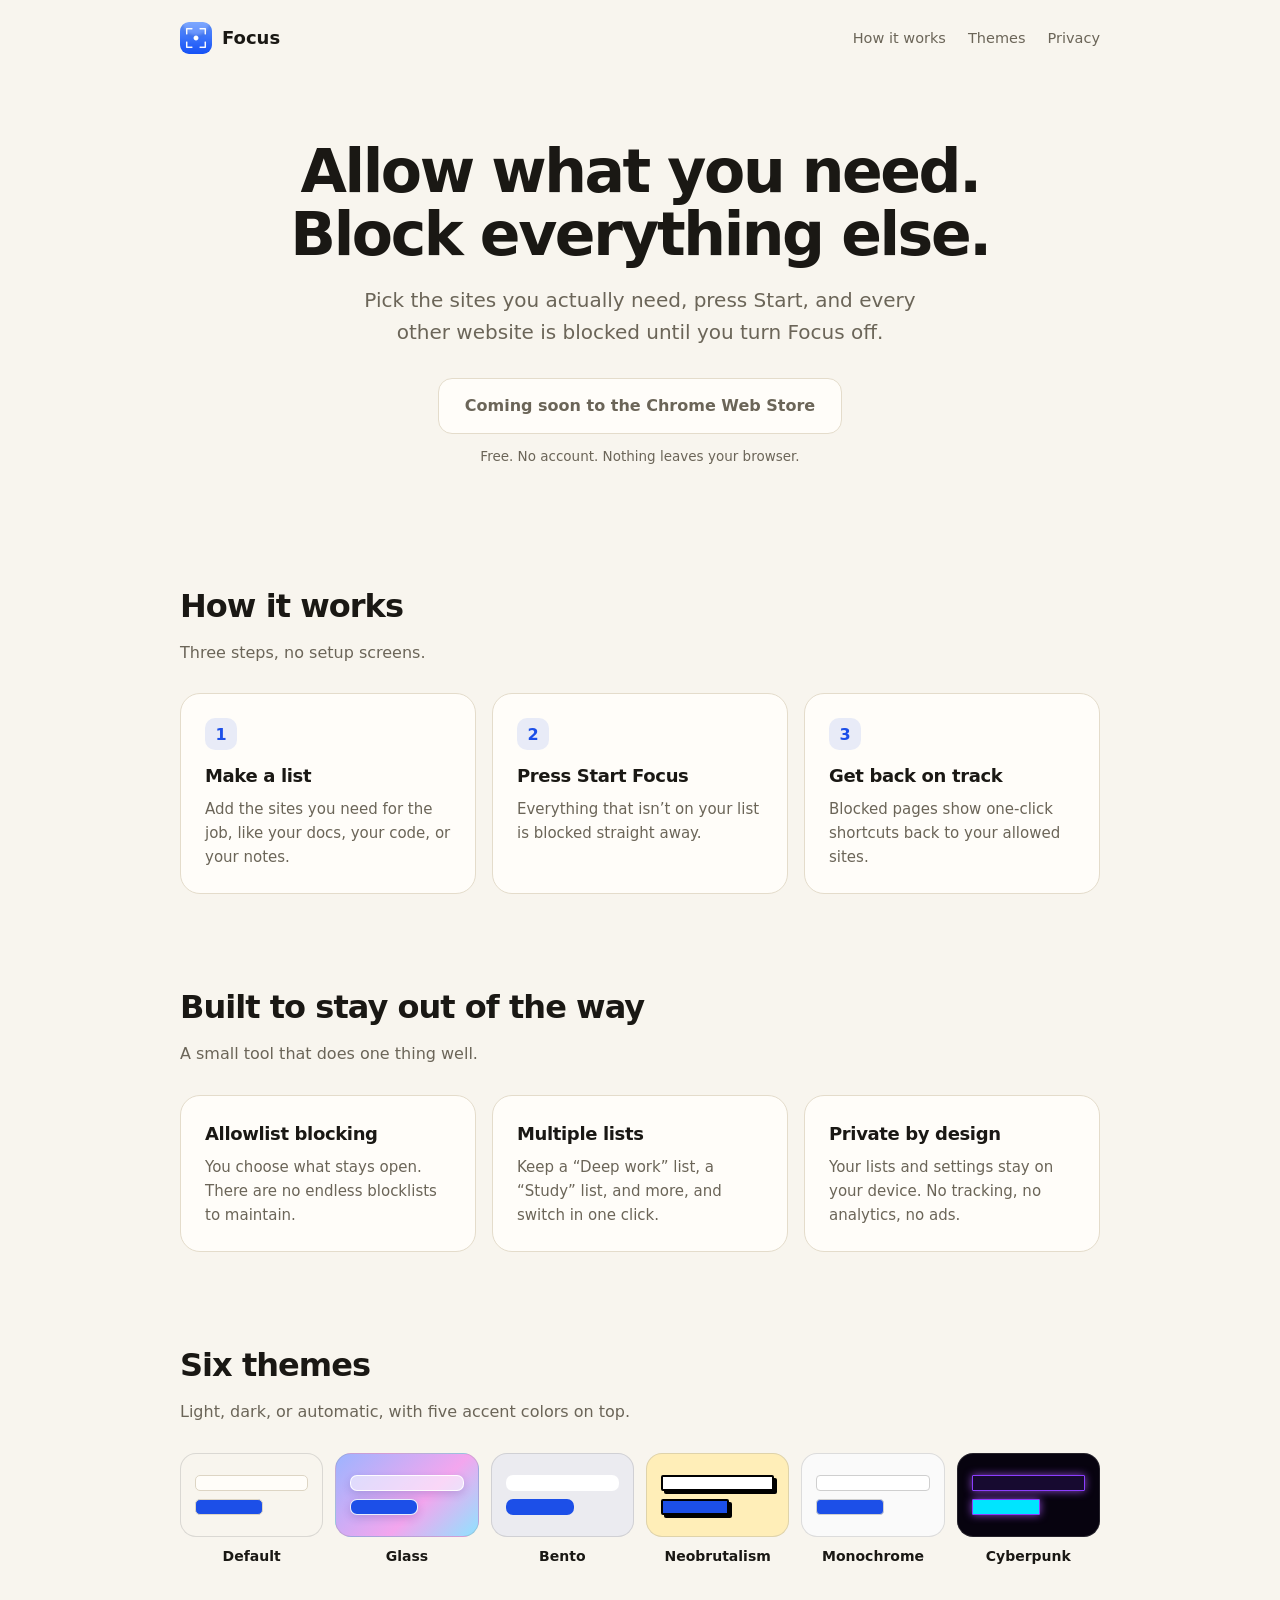
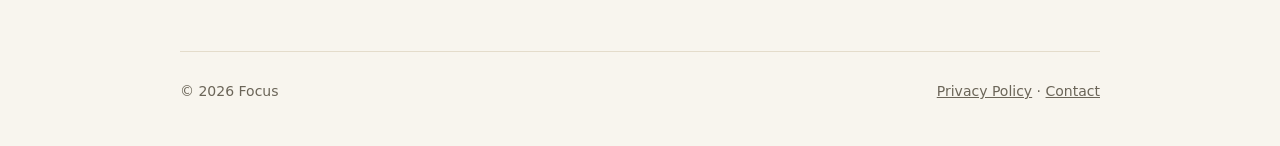
==== index.html @ 00d61979 "Add files via upload" ====
<!doctype html>
<html lang="en">
<head>
  <meta charset="utf-8">
  <meta name="viewport" content="width=device-width, initial-scale=1">
  <title>Focus: block every site except the ones you need</title>
  <meta name="description" content="Focus is a Chrome extension that blocks every website that isn’t on your allowed list while Focus mode is on. Private, simple, and beautifully themed.">
  <link rel="icon" href="icon.png">
  <link rel="stylesheet" href="style.css">
</head>
<body>
  <div class="wrap">
    <header class="top">
      <a class="brand" href="/"><img src="icon.png" alt="">Focus</a>
      <nav><a href="#how">How it works</a><a href="#themes">Themes</a><a href="privacy.html">Privacy</a></nav>
    </header>

    <main>
      <div class="hero">
        <h1>Allow what you need.<br>Block everything else.</h1>
        <p class="lead">Pick the sites you actually need, press Start, and every other website is blocked until you turn Focus off.</p>
        <span class="btn soon">Coming soon to the Chrome Web Store</span>
        <p class="note">Free. No account. Nothing leaves your browser.</p>
      </div>

      <section id="how">
        <h2>How it works</h2>
        <p class="sub">Three steps, no setup screens.</p>
        <div class="steps">
          <div class="card"><div class="n">1</div><h3>Make a list</h3><p>Add the sites you need for the job, like your docs, your code, or your notes.</p></div>
          <div class="card"><div class="n">2</div><h3>Press Start Focus</h3><p>Everything that isn’t on your list is blocked straight away.</p></div>
          <div class="card"><div class="n">3</div><h3>Get back on track</h3><p>Blocked pages show one-click shortcuts back to your allowed sites.</p></div>
        </div>
      </section>

      <section>
        <h2>Built to stay out of the way</h2>
        <p class="sub">A small tool that does one thing well.</p>
        <div class="features">
          <div class="card"><h3>Allowlist blocking</h3><p>You choose what stays open. There are no endless blocklists to maintain.</p></div>
          <div class="card"><h3>Multiple lists</h3><p>Keep a “Deep work” list, a “Study” list, and more, and switch in one click.</p></div>
          <div class="card"><h3>Private by design</h3><p>Your lists and settings stay on your device. No tracking, no analytics, no ads.</p></div>
        </div>
      </section>

      <section id="themes">
        <h2>Six themes</h2>
        <p class="sub">Light, dark, or automatic, with five accent colors on top.</p>
        <div class="themes">
          <div class="theme"><div class="pv" style="--b:#f8f5ee;--s:#fffdf9;--l:#ddd5c4;--r:5px;--bw:1px;--sh:none"><i></i><i></i></div>Default</div>
          <div class="theme"><div class="pv" style="--b:linear-gradient(135deg,#9db4ff,#f3a6ee 60%,#8fe3ff);--s:rgba(255,255,255,.55);--l:rgba(255,255,255,.9);--r:7px;--bw:1px;--sh:0 3px 8px rgba(30,40,120,.18)"><i></i><i></i></div>Glass</div>
          <div class="theme"><div class="pv" style="--b:#ebebf0;--s:#fff;--l:transparent;--r:7px;--bw:1px;--sh:none"><i></i><i></i></div>Bento</div>
          <div class="theme"><div class="pv" style="--b:#ffeeb8;--s:#fff;--l:#000;--r:2px;--bw:2.5px;--sh:3px 3px 0 #000"><i></i><i></i></div>Neobrutalism</div>
          <div class="theme"><div class="pv" style="--b:#fafafa;--s:#fff;--l:#cfcfcf;--r:4px;--bw:1px;--sh:none"><i></i><i></i></div>Monochrome</div>
          <div class="theme"><div class="pv" style="--b:#07030f;--s:#170a30;--l:#8b3dff;--r:1px;--bw:1px;--sh:0 0 8px rgba(168,85,247,.8);--a:#00e5ff"><i></i><i></i></div>Cyberpunk</div>
        </div>
      </section>
    </main>

    <footer>
      <span>© 2026 Focus</span>
      <span><a href="privacy.html">Privacy Policy</a> · <a href="mailto:CONTACT_EMAIL_HERE">Contact</a></span>
    </footer>
  </div>
</body>
</html>
---- style.css ----
@font-face { font-family: "Inter"; src: url("fonts/inter.woff2") format("woff2"); font-weight: 100 900; font-display: swap; }
:root {
  --bg: #f8f5ee; --surface: #fffdf9; --line: #e4dccb; --text: #1a1814; --muted: #6b6558; --accent: #1c4fe8; --accent-soft: rgba(28, 79, 232, 0.1);
  color-scheme: light dark;
}
@media (prefers-color-scheme: dark) {
  :root { --bg: #0c0d10; --surface: #15171c; --line: #262932; --text: #f1efe9; --muted: #9a9ba5; --accent: #5b83ff; --accent-soft: rgba(91, 131, 255, 0.14); }
}
* { box-sizing: border-box; }
html { scroll-behavior: smooth; }
body { margin: 0; font-family: "Inter", system-ui, -apple-system, "Segoe UI", Roboto, sans-serif; background: var(--bg); color: var(--text); line-height: 1.6; -webkit-font-smoothing: antialiased; }
a { color: var(--accent); }
.wrap { width: min(920px, 100% - 40px); margin: 0 auto; }
header.top { display: flex; align-items: center; justify-content: space-between; padding: 22px 0; }
.brand { display: flex; align-items: center; gap: 10px; font-weight: 650; font-size: 18px; color: var(--text); text-decoration: none; }
.brand img { width: 32px; height: 32px; border-radius: 9px; }
nav a { margin-left: 22px; color: var(--muted); text-decoration: none; font-size: 14.5px; font-weight: 500; }
nav a:hover { color: var(--text); }
.hero { text-align: center; padding: 64px 0 56px; }
.hero h1 { font-size: clamp(36px, 7vw, 60px); line-height: 1.05; letter-spacing: -0.04em; margin: 0 0 18px; font-weight: 700; }
.hero p.lead { font-size: clamp(17px, 2.4vw, 20px); color: var(--muted); max-width: 560px; margin: 0 auto 30px; }
.btn { display: inline-block; padding: 14px 26px; border-radius: 14px; background: var(--accent); color: #fff; font-weight: 600; text-decoration: none; font-size: 16px; }
.btn.soon { background: var(--surface); color: var(--muted); border: 1px solid var(--line); cursor: default; }
.note { margin-top: 12px; font-size: 13.5px; color: var(--muted); }
section { padding: 44px 0; }
h2 { font-size: clamp(24px, 4vw, 32px); letter-spacing: -0.03em; margin: 0 0 8px; }
.sub { color: var(--muted); margin: 0 0 28px; }
.steps { display: grid; grid-template-columns: repeat(auto-fit, minmax(240px, 1fr)); gap: 16px; }
.card { background: var(--surface); border: 1px solid var(--line); border-radius: 20px; padding: 24px; }
.card .n { display: grid; place-items: center; width: 32px; height: 32px; border-radius: 10px; background: var(--accent-soft); color: var(--accent); font-weight: 700; margin-bottom: 12px; }
.card h3 { margin: 0 0 6px; font-size: 18px; letter-spacing: -0.02em; }
.card p { margin: 0; color: var(--muted); font-size: 15px; }
.features { display: grid; grid-template-columns: repeat(auto-fit, minmax(260px, 1fr)); gap: 16px; }
.themes { display: grid; grid-template-columns: repeat(auto-fit, minmax(128px, 1fr)); gap: 12px; }
.theme { text-align: center; font-size: 14px; font-weight: 600; }
.pv { height: 84px; padding: 14px; border-radius: 16px; background: var(--b); display: flex; flex-direction: column; justify-content: center; gap: 8px; margin-bottom: 8px; border: 1px solid rgba(128, 128, 128, 0.25); }
.pv i { display: block; height: 16px; border-radius: var(--r); background: var(--s); border: var(--bw) solid var(--l); box-shadow: var(--sh); }
.pv i + i { width: 60%; background: var(--a, #1c4fe8); }
footer { border-top: 1px solid var(--line); margin-top: 40px; padding: 28px 0 44px; color: var(--muted); font-size: 14px; display: flex; flex-wrap: wrap; gap: 12px 24px; justify-content: space-between; }
footer a { color: var(--muted); }
.doc { padding: 24px 0 20px; max-width: 720px; }
.doc h1 { font-size: clamp(30px, 5vw, 42px); letter-spacing: -0.035em; margin: 8px 0 6px; }
.doc h2 { font-size: 21px; margin: 34px 0 8px; }
.doc p, .doc li { color: var(--text); font-size: 16px; }
.doc ul { padding-left: 22px; }
.doc .meta { color: var(--muted); font-size: 14.5px; margin-bottom: 26px; }
.callout { background: var(--accent-soft); border-radius: 16px; padding: 16px 20px; margin: 20px 0; font-weight: 550; }
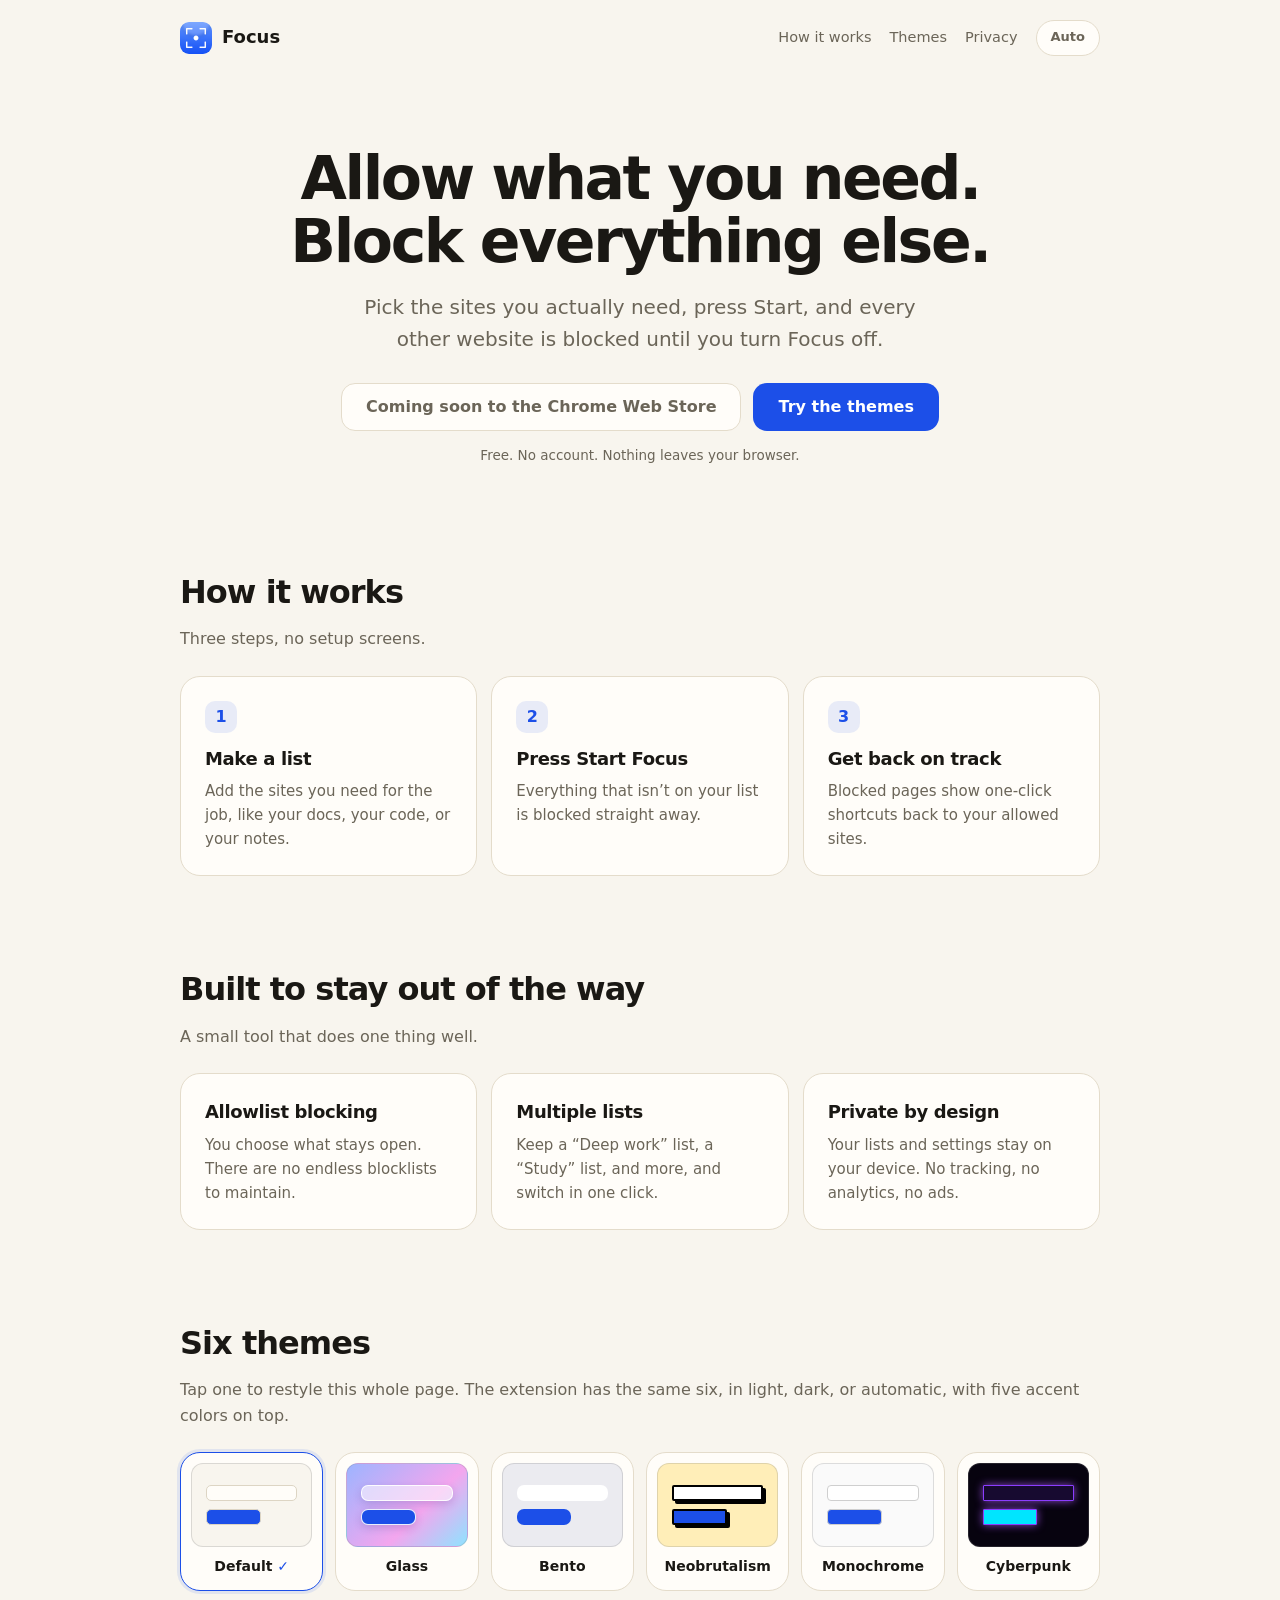
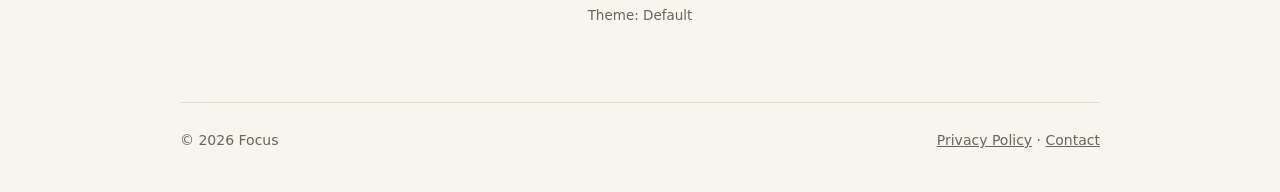
==== commit 7b492458: "Add files via upload" ====
--- a/index.html
+++ b/index.html
@@ -2,24 +2,34 @@
 <html lang="en">
 <head>
   <meta charset="utf-8">
-  <meta name="viewport" content="width=device-width, initial-scale=1">
+  <meta name="viewport" content="width=device-width, initial-scale=1, viewport-fit=cover">
   <title>Focus: block every site except the ones you need</title>
   <meta name="description" content="Focus is a Chrome extension that blocks every website that isn’t on your allowed list while Focus mode is on. Private, simple, and beautifully themed.">
+  <meta name="theme-color" content="#f8f5ee">
   <link rel="icon" href="icon.png">
   <link rel="stylesheet" href="style.css">
+  <script src="site.js"></script>
 </head>
 <body>
   <div class="wrap">
     <header class="top">
       <a class="brand" href="/"><img src="icon.png" alt="">Focus</a>
-      <nav><a href="#how">How it works</a><a href="#themes">Themes</a><a href="privacy.html">Privacy</a></nav>
+      <nav>
+        <a class="nav-how" href="#how">How it works</a>
+        <a href="#themes">Themes</a>
+        <a href="privacy.html">Privacy</a>
+        <button class="mode" id="modeBtn" type="button" aria-label="Change appearance">Auto</button>
+      </nav>
     </header>
 
     <main>
       <div class="hero">
         <h1>Allow what you need.<br>Block everything else.</h1>
         <p class="lead">Pick the sites you actually need, press Start, and every other website is blocked until you turn Focus off.</p>
-        <span class="btn soon">Coming soon to the Chrome Web Store</span>
+        <div class="actions">
+          <span class="btn soon" aria-disabled="true">Coming soon to the Chrome Web Store</span>
+          <a class="btn" href="#themes">Try the themes</a>
+        </div>
         <p class="note">Free. No account. Nothing leaves your browser.</p>
       </div>
 
@@ -45,21 +55,22 @@
 
       <section id="themes">
         <h2>Six themes</h2>
-        <p class="sub">Light, dark, or automatic, with five accent colors on top.</p>
-        <div class="themes">
-          <div class="theme"><div class="pv" style="--b:#f8f5ee;--s:#fffdf9;--l:#ddd5c4;--r:5px;--bw:1px;--sh:none"><i></i><i></i></div>Default</div>
-          <div class="theme"><div class="pv" style="--b:linear-gradient(135deg,#9db4ff,#f3a6ee 60%,#8fe3ff);--s:rgba(255,255,255,.55);--l:rgba(255,255,255,.9);--r:7px;--bw:1px;--sh:0 3px 8px rgba(30,40,120,.18)"><i></i><i></i></div>Glass</div>
-          <div class="theme"><div class="pv" style="--b:#ebebf0;--s:#fff;--l:transparent;--r:7px;--bw:1px;--sh:none"><i></i><i></i></div>Bento</div>
-          <div class="theme"><div class="pv" style="--b:#ffeeb8;--s:#fff;--l:#000;--r:2px;--bw:2.5px;--sh:3px 3px 0 #000"><i></i><i></i></div>Neobrutalism</div>
-          <div class="theme"><div class="pv" style="--b:#fafafa;--s:#fff;--l:#cfcfcf;--r:4px;--bw:1px;--sh:none"><i></i><i></i></div>Monochrome</div>
-          <div class="theme"><div class="pv" style="--b:#07030f;--s:#170a30;--l:#8b3dff;--r:1px;--bw:1px;--sh:0 0 8px rgba(168,85,247,.8);--a:#00e5ff"><i></i><i></i></div>Cyberpunk</div>
+        <p class="sub">Tap one to restyle this whole page. The extension has the same six, in light, dark, or automatic, with five accent colors on top.</p>
+        <div class="themes" role="group" aria-label="Choose a theme">
+          <button class="theme" type="button" data-skin="default" aria-pressed="false"><span class="pv" style="--b:#f8f5ee;--s:#fffdf9;--l:#ddd5c4;--r:5px;--bw2:1px;--sh:none"><i></i><i></i></span><span class="tn">Default</span></button>
+          <button class="theme" type="button" data-skin="glass" aria-pressed="false"><span class="pv" style="--b:linear-gradient(135deg,#9db4ff,#f3a6ee 60%,#8fe3ff);--s:rgba(255,255,255,.55);--l:rgba(255,255,255,.9);--r:7px;--bw2:1px;--sh:0 3px 8px rgba(30,40,120,.18)"><i></i><i></i></span><span class="tn">Glass</span></button>
+          <button class="theme" type="button" data-skin="bento" aria-pressed="false"><span class="pv" style="--b:#ebebf0;--s:#fff;--l:transparent;--r:7px;--bw2:1px;--sh:none"><i></i><i></i></span><span class="tn">Bento</span></button>
+          <button class="theme" type="button" data-skin="brutal" aria-pressed="false"><span class="pv" style="--b:#ffeeb8;--s:#fff;--l:#000;--r:2px;--bw2:2.5px;--sh:3px 3px 0 #000"><i></i><i></i></span><span class="tn">Neobrutalism</span></button>
+          <button class="theme" type="button" data-skin="mono" aria-pressed="false"><span class="pv" style="--b:#fafafa;--s:#fff;--l:#cfcfcf;--r:4px;--bw2:1px;--sh:none"><i></i><i></i></span><span class="tn">Monochrome</span></button>
+          <button class="theme" type="button" data-skin="cyber" aria-pressed="false"><span class="pv" style="--b:#07030f;--s:#170a30;--l:#8b3dff;--r:1px;--bw2:1px;--sh:0 0 8px rgba(168,85,247,.8);--a:#00e5ff"><i></i><i></i></span><span class="tn">Cyberpunk</span></button>
         </div>
+        <p class="status" id="themeStatus" aria-live="polite"></p>
       </section>
     </main>
 
     <footer>
       <span>© 2026 Focus</span>
-      <span><a href="privacy.html">Privacy Policy</a> · <a href="mailto:CONTACT_EMAIL_HERE">Contact</a></span>
+      <span><a href="privacy.html">Privacy Policy</a> · <a href="mailto:grantmunden855@gmail.com">Contact</a></span>
     </footer>
   </div>
 </body>
--- a/style.css
+++ b/style.css
@@ -1,47 +1,207 @@
 @font-face { font-family: "Inter"; src: url("fonts/inter.woff2") format("woff2"); font-weight: 100 900; font-display: swap; }
+
+/* ---------- Tokens (Default theme, light) ---------- */
 :root {
-  --bg: #f8f5ee; --surface: #fffdf9; --line: #e4dccb; --text: #1a1814; --muted: #6b6558; --accent: #1c4fe8; --accent-soft: rgba(28, 79, 232, 0.1);
-  color-scheme: light dark;
+  --bg: #f8f5ee; --surface: #fffdf9; --line: #e4dccb; --text: #1a1814; --muted: #6b6558;
+  --accent: #1c4fe8; --accent-soft: rgba(28, 79, 232, 0.1); --accent-fg: #fff; --ink: #000;
+  --r-card: 20px; --r-btn: 14px; --bw: 1px; --shadow: none; --h-weight: 700; --h-transform: none;
+  --mono: ui-monospace, "SF Mono", "JetBrains Mono", Menlo, Consolas, "Liberation Mono", monospace;
+  color-scheme: light;
+}
+:root[data-theme="dark"] {
+  --bg: #0c0d10; --surface: #15171c; --line: #262932; --text: #f1efe9; --muted: #9a9ba5;
+  --accent: #5b83ff; --accent-soft: rgba(91, 131, 255, 0.14);
+  color-scheme: dark;
 }
 @media (prefers-color-scheme: dark) {
-  :root { --bg: #0c0d10; --surface: #15171c; --line: #262932; --text: #f1efe9; --muted: #9a9ba5; --accent: #5b83ff; --accent-soft: rgba(91, 131, 255, 0.14); }
-}
+  :root:not([data-theme]) { --bg: #0c0d10; --surface: #15171c; --line: #262932; --text: #f1efe9; --muted: #9a9ba5; --accent: #5b83ff; --accent-soft: rgba(91, 131, 255, 0.14); color-scheme: dark; }
+}
+
+/* ---------- Base ---------- */
 * { box-sizing: border-box; }
-html { scroll-behavior: smooth; }
-body { margin: 0; font-family: "Inter", system-ui, -apple-system, "Segoe UI", Roboto, sans-serif; background: var(--bg); color: var(--text); line-height: 1.6; -webkit-font-smoothing: antialiased; }
+html { scroll-behavior: smooth; -webkit-text-size-adjust: 100%; text-size-adjust: 100%; background: var(--bg); }
+body {
+  margin: 0; font-family: "Inter", system-ui, -apple-system, "Segoe UI", Roboto, sans-serif;
+  background: var(--bg); color: var(--text); line-height: 1.6; -webkit-font-smoothing: antialiased;
+  padding: env(safe-area-inset-top) env(safe-area-inset-right) env(safe-area-inset-bottom) env(safe-area-inset-left);
+  transition: background-color 0.35s ease, color 0.35s ease;
+  overflow-x: hidden;
+}
+body::before, body::after { content: ""; position: fixed; inset: 0; pointer-events: none; z-index: -1; }
 a { color: var(--accent); }
-.wrap { width: min(920px, 100% - 40px); margin: 0 auto; }
-header.top { display: flex; align-items: center; justify-content: space-between; padding: 22px 0; }
+img { max-width: 100%; }
+.wrap { width: min(920px, 100% - 32px); margin: 0 auto; }
+
+header.top { display: flex; align-items: center; justify-content: space-between; gap: 12px; padding: 18px 0; }
 .brand { display: flex; align-items: center; gap: 10px; font-weight: 650; font-size: 18px; color: var(--text); text-decoration: none; }
 .brand img { width: 32px; height: 32px; border-radius: 9px; }
-nav a { margin-left: 22px; color: var(--muted); text-decoration: none; font-size: 14.5px; font-weight: 500; }
+nav { display: flex; align-items: center; gap: 4px 18px; }
+nav a { color: var(--muted); text-decoration: none; font-size: 14.5px; font-weight: 500; padding: 8px 0; }
 nav a:hover { color: var(--text); }
-.hero { text-align: center; padding: 64px 0 56px; }
-.hero h1 { font-size: clamp(36px, 7vw, 60px); line-height: 1.05; letter-spacing: -0.04em; margin: 0 0 18px; font-weight: 700; }
-.hero p.lead { font-size: clamp(17px, 2.4vw, 20px); color: var(--muted); max-width: 560px; margin: 0 auto 30px; }
-.btn { display: inline-block; padding: 14px 26px; border-radius: 14px; background: var(--accent); color: #fff; font-weight: 600; text-decoration: none; font-size: 16px; }
-.btn.soon { background: var(--surface); color: var(--muted); border: 1px solid var(--line); cursor: default; }
-.note { margin-top: 12px; font-size: 13.5px; color: var(--muted); }
-section { padding: 44px 0; }
-h2 { font-size: clamp(24px, 4vw, 32px); letter-spacing: -0.03em; margin: 0 0 8px; }
-.sub { color: var(--muted); margin: 0 0 28px; }
-.steps { display: grid; grid-template-columns: repeat(auto-fit, minmax(240px, 1fr)); gap: 16px; }
-.card { background: var(--surface); border: 1px solid var(--line); border-radius: 20px; padding: 24px; }
+.mode {
+  appearance: none; font: inherit; font-size: 13px; font-weight: 600; color: var(--muted); cursor: pointer;
+  background: var(--surface); border: var(--bw) solid var(--line); border-radius: 999px; min-height: 36px; padding: 0 14px;
+}
+.mode:hover:not(:disabled) { color: var(--text); }
+.mode:disabled { opacity: 0.55; cursor: not-allowed; }
+
+.hero { text-align: center; padding: clamp(36px, 8vw, 72px) 0 clamp(36px, 6vw, 56px); }
+.hero h1 { font-size: clamp(34px, 8vw, 60px); line-height: 1.05; letter-spacing: -0.04em; margin: 0 0 18px; font-weight: var(--h-weight); text-transform: var(--h-transform); }
+.hero p.lead { font-size: clamp(16.5px, 2.4vw, 20px); color: var(--muted); max-width: 560px; margin: 0 auto 28px; padding: 0 4px; }
+.actions { display: flex; flex-wrap: wrap; gap: 12px; justify-content: center; }
+.btn {
+  display: inline-flex; align-items: center; justify-content: center; min-height: 48px; padding: 0 24px;
+  border-radius: var(--r-btn); background: var(--accent); color: var(--accent-fg); border: var(--bw) solid transparent;
+  font-weight: 600; text-decoration: none; font-size: 16px; text-align: center;
+}
+.btn.soon { background: var(--surface); color: var(--muted); border-color: var(--line); cursor: default; }
+.note { margin: 14px 0 0; font-size: 13.5px; color: var(--muted); }
+
+section { padding: clamp(28px, 5vw, 44px) 0; }
+h2 { font-size: clamp(23px, 4.4vw, 32px); letter-spacing: -0.03em; margin: 0 0 8px; text-transform: var(--h-transform); font-weight: var(--h-weight); }
+.sub { color: var(--muted); margin: 0 0 24px; }
+.steps, .features { display: grid; grid-template-columns: repeat(auto-fit, minmax(min(100%, 240px), 1fr)); gap: 14px; }
+.card { background: var(--surface); border: var(--bw) solid var(--line); border-radius: var(--r-card); padding: clamp(18px, 4vw, 24px); box-shadow: var(--shadow); }
 .card .n { display: grid; place-items: center; width: 32px; height: 32px; border-radius: 10px; background: var(--accent-soft); color: var(--accent); font-weight: 700; margin-bottom: 12px; }
 .card h3 { margin: 0 0 6px; font-size: 18px; letter-spacing: -0.02em; }
 .card p { margin: 0; color: var(--muted); font-size: 15px; }
-.features { display: grid; grid-template-columns: repeat(auto-fit, minmax(260px, 1fr)); gap: 16px; }
-.themes { display: grid; grid-template-columns: repeat(auto-fit, minmax(128px, 1fr)); gap: 12px; }
-.theme { text-align: center; font-size: 14px; font-weight: 600; }
-.pv { height: 84px; padding: 14px; border-radius: 16px; background: var(--b); display: flex; flex-direction: column; justify-content: center; gap: 8px; margin-bottom: 8px; border: 1px solid rgba(128, 128, 128, 0.25); }
-.pv i { display: block; height: 16px; border-radius: var(--r); background: var(--s); border: var(--bw) solid var(--l); box-shadow: var(--sh); }
+
+/* ---------- Theme picker ---------- */
+.themes { display: grid; grid-template-columns: repeat(2, 1fr); gap: 12px; }
+@media (min-width: 560px) { .themes { grid-template-columns: repeat(3, 1fr); } }
+@media (min-width: 900px) { .themes { grid-template-columns: repeat(6, 1fr); } }
+.theme {
+  appearance: none; font: inherit; color: var(--text); text-align: center; cursor: pointer; width: 100%;
+  background: var(--surface); border: var(--bw) solid var(--line); border-radius: var(--r-card); padding: 10px 10px 12px;
+  box-shadow: var(--shadow); transition: transform 0.2s ease, border-color 0.2s ease, box-shadow 0.2s ease; -webkit-tap-highlight-color: transparent;
+}
+.theme:hover { transform: translateY(-2px); }
+.theme:active { transform: scale(0.97); }
+.theme:focus-visible, .mode:focus-visible, .btn:focus-visible, nav a:focus-visible { outline: 2px solid var(--accent); outline-offset: 3px; }
+.theme.active { border-color: var(--accent); box-shadow: 0 0 0 3px var(--accent-soft); }
+.theme .tn { display: block; font-size: 14px; font-weight: 600; margin-top: 8px; }
+.theme.active .tn::after { content: " \2713"; color: var(--accent); }
+.pv { display: flex; flex-direction: column; justify-content: center; gap: 8px; height: 84px; padding: 14px; border-radius: 12px; background: var(--b); border: 1px solid rgba(128, 128, 128, 0.25); }
+.pv i { display: block; height: 16px; border-radius: var(--r); background: var(--s); border: var(--bw2) solid var(--l); box-shadow: var(--sh); }
 .pv i + i { width: 60%; background: var(--a, #1c4fe8); }
-footer { border-top: 1px solid var(--line); margin-top: 40px; padding: 28px 0 44px; color: var(--muted); font-size: 14px; display: flex; flex-wrap: wrap; gap: 12px 24px; justify-content: space-between; }
+.status { margin: 14px 0 0; font-size: 13.5px; color: var(--muted); text-align: center; }
+
+footer { border-top: var(--bw) solid var(--line); margin-top: 32px; padding: 26px 0 40px; color: var(--muted); font-size: 14px; display: flex; flex-wrap: wrap; gap: 10px 24px; justify-content: space-between; }
 footer a { color: var(--muted); }
-.doc { padding: 24px 0 20px; max-width: 720px; }
-.doc h1 { font-size: clamp(30px, 5vw, 42px); letter-spacing: -0.035em; margin: 8px 0 6px; }
-.doc h2 { font-size: 21px; margin: 34px 0 8px; }
-.doc p, .doc li { color: var(--text); font-size: 16px; }
+
+.doc { padding: 20px 0; max-width: 720px; }
+.doc h1 { font-size: clamp(30px, 6vw, 42px); letter-spacing: -0.035em; margin: 8px 0 6px; text-transform: var(--h-transform); font-weight: var(--h-weight); }
+.doc h2 { font-size: 21px; margin: 32px 0 8px; text-transform: none; letter-spacing: -0.02em; }
+.doc p, .doc li { font-size: 16px; overflow-wrap: anywhere; }
 .doc ul { padding-left: 22px; }
-.doc .meta { color: var(--muted); font-size: 14.5px; margin-bottom: 26px; }
-.callout { background: var(--accent-soft); border-radius: 16px; padding: 16px 20px; margin: 20px 0; font-weight: 550; }
+.doc .meta { color: var(--muted); font-size: 14.5px; margin-bottom: 24px; }
+.callout { background: var(--accent-soft); border-radius: var(--r-card); border: var(--bw) solid transparent; padding: 16px 20px; margin: 20px 0; font-weight: 550; }
+
+/* ---------- Small screens ---------- */
+@media (max-width: 520px) {
+  .nav-how { display: none; }
+  nav { gap: 4px 14px; }
+  .actions .btn { width: 100%; }
+  footer { flex-direction: column; }
+}
+@media (prefers-reduced-motion: reduce) { * { transition: none !important; animation: none !important; scroll-behavior: auto !important; } }
+
+/* =====================================================================
+   GLASS
+   ===================================================================== */
+:root[data-skin="glass"] { --bg: #e3eafa; --surface: rgba(255, 255, 255, 0.5); --line: rgba(255, 255, 255, 0.8); --text: #131d3b; --muted: #475579; --r-card: 26px; --r-btn: 18px; --shadow: 0 10px 34px -12px rgba(40, 60, 130, 0.28), inset 0 1px 0 rgba(255, 255, 255, 0.8); }
+:root[data-skin="glass"][data-theme="dark"] { --bg: #090d22; --surface: rgba(255, 255, 255, 0.07); --line: rgba(255, 255, 255, 0.15); --text: #eef1ff; --muted: #a9b2d4; --shadow: 0 16px 40px -14px rgba(0, 0, 0, 0.6), inset 0 1px 0 rgba(255, 255, 255, 0.14); }
+:root[data-skin="glass"] body::before {
+  background:
+    radial-gradient(520px 420px at 8% 4%, color-mix(in srgb, var(--accent) 38%, transparent), transparent 70%),
+    radial-gradient(480px 400px at 100% 30%, rgba(255, 122, 200, 0.42), transparent 70%),
+    radial-gradient(560px 440px at 16% 100%, rgba(80, 210, 255, 0.42), transparent 70%),
+    radial-gradient(460px 400px at 100% 104%, color-mix(in srgb, var(--accent) 26%, transparent), transparent 70%);
+}
+:root[data-skin="glass"][data-theme="dark"] body::before {
+  background:
+    radial-gradient(520px 420px at 8% 4%, color-mix(in srgb, var(--accent) 48%, transparent), transparent 70%),
+    radial-gradient(480px 400px at 100% 30%, rgba(255, 70, 190, 0.26), transparent 70%),
+    radial-gradient(560px 440px at 16% 100%, rgba(40, 170, 255, 0.28), transparent 70%),
+    radial-gradient(460px 400px at 100% 104%, color-mix(in srgb, var(--accent) 34%, transparent), transparent 70%);
+}
+:root[data-skin="glass"] :is(.card, .theme, .mode, .btn.soon, .callout) { -webkit-backdrop-filter: blur(16px) saturate(1.6); backdrop-filter: blur(16px) saturate(1.6); }
+:root[data-skin="glass"] .btn:not(.soon) { background: linear-gradient(160deg, color-mix(in srgb, var(--accent) 78%, #fff), var(--accent)); border-color: rgba(255, 255, 255, 0.45); box-shadow: 0 10px 24px -8px color-mix(in srgb, var(--accent) 60%, transparent); }
+
+/* =====================================================================
+   BENTO
+   ===================================================================== */
+:root[data-skin="bento"] { --bg: #ebebf0; --surface: #ffffff; --line: #e4e4ea; --text: #0f0f12; --muted: #6a6a76; --r-card: 28px; --r-btn: 22px; }
+:root[data-skin="bento"][data-theme="dark"] { --bg: #000000; --surface: #1b1b20; --line: #26262c; --text: #f5f5f7; --muted: #9a9aa6; }
+:root[data-skin="bento"] .hero { background: var(--surface); border: var(--bw) solid var(--line); border-radius: 36px; padding: clamp(36px, 8vw, 64px) 20px; margin-top: 6px; }
+:root[data-skin="bento"] .card .n { border-radius: 12px; }
+@media (min-width: 700px) {
+  :root[data-skin="bento"] .steps { grid-template-columns: 1.3fr 1fr 1fr; }
+  :root[data-skin="bento"] .features { grid-template-columns: 1.15fr 1fr; }
+  :root[data-skin="bento"] .features .card:first-child { grid-row: span 2; display: flex; flex-direction: column; justify-content: flex-end; min-height: 220px; }
+  :root[data-skin="bento"] .features .card:first-child h3 { font-size: 24px; }
+}
+:root[data-skin="bento"] .steps .card:first-child { background: var(--accent); border-color: transparent; color: #fff; }
+:root[data-skin="bento"] .steps .card:first-child p { color: rgba(255, 255, 255, 0.85); }
+:root[data-skin="bento"] .steps .card:first-child .n { background: rgba(255, 255, 255, 0.22); color: #fff; }
+:root[data-skin="bento"] .features .card:nth-child(3) { background: color-mix(in srgb, var(--accent) 13%, var(--surface)); }
+
+/* =====================================================================
+   NEOBRUTALISM
+   ===================================================================== */
+:root[data-skin="brutal"] { --bg: #ffeeb8; --surface: #ffffff; --line: #000; --text: #000; --muted: #333; --ink: #000; --accent-soft: rgba(28, 79, 232, 0.16); --r-card: 12px; --r-btn: 10px; --bw: 2.5px; --h-weight: 900; --h-transform: uppercase; --shadow: 5px 5px 0 #000; }
+:root[data-skin="brutal"][data-theme="dark"] { --accent-soft: rgba(91, 131, 255, 0.2); --bg: #141414; --surface: #232323; --line: #f4f1ea; --text: #f4f1ea; --muted: #c4c0b6; --ink: #f4f1ea; --accent: #5b83ff; --shadow: 5px 5px 0 #f4f1ea; }
+:root[data-skin="brutal"] .hero h1 { letter-spacing: -0.03em; }
+:root[data-skin="brutal"] .btn { border-color: var(--ink); box-shadow: 5px 5px 0 var(--ink); text-transform: uppercase; letter-spacing: 0.04em; font-weight: 800; transition: transform 0.12s ease-out, box-shadow 0.12s ease-out; }
+:root[data-skin="brutal"] .btn:hover { transform: translate(-2px, -2px); box-shadow: 7px 7px 0 var(--ink); }
+:root[data-skin="brutal"] .btn:active { transform: translate(3px, 3px); box-shadow: 0 0 0 var(--ink); }
+:root[data-skin="brutal"] .btn.soon { border-style: dashed; box-shadow: none; color: var(--text); }
+:root[data-skin="brutal"] .card .n { background: var(--accent); color: #fff; border: var(--bw) solid var(--ink); border-radius: 8px; }
+:root[data-skin="brutal"] .mode { border-radius: 8px; box-shadow: 3px 3px 0 var(--ink); color: var(--text); font-weight: 800; text-transform: uppercase; }
+:root[data-skin="brutal"] .theme { transition: transform 0.12s ease-out, box-shadow 0.12s ease-out; }
+:root[data-skin="brutal"] .theme:hover { transform: translate(-2px, -2px); box-shadow: 7px 7px 0 var(--ink); }
+:root[data-skin="brutal"] .theme:active { transform: translate(3px, 3px); box-shadow: 0 0 0 var(--ink); }
+:root[data-skin="brutal"] .theme.active { background: color-mix(in srgb, var(--accent) 22%, var(--surface)); border-color: var(--ink); box-shadow: 5px 5px 0 var(--accent); }
+:root[data-skin="brutal"] .theme .tn { font-weight: 800; text-transform: uppercase; font-size: 12.5px; }
+:root[data-skin="brutal"] nav a { color: var(--text); font-weight: 700; }
+:root[data-skin="brutal"] .brand { font-weight: 900; text-transform: uppercase; }
+:root[data-skin="brutal"] .callout { border-color: var(--ink); background: var(--accent); color: #fff; box-shadow: 4px 4px 0 var(--ink); }
+
+/* =====================================================================
+   MONOCHROME
+   ===================================================================== */
+:root[data-skin="mono"] { --bg: #fafafa; --surface: #ffffff; --line: #e8e8e8; --text: #0a0a0a; --muted: #6e6e6e; --r-card: 14px; --r-btn: 12px; --h-weight: 560; }
+:root[data-skin="mono"][data-theme="dark"] { --bg: #000000; --surface: #0c0c0c; --line: #222222; --text: #f5f5f5; --muted: #8f8f8f; }
+:root[data-skin="mono"] .hero h1 { letter-spacing: -0.05em; }
+:root[data-skin="mono"] .btn:not(.soon) { background: var(--text); color: var(--bg); }
+:root[data-skin="mono"] .card .n { background: var(--bg); color: var(--text); border: 1px solid var(--line); }
+:root[data-skin="mono"] .theme.active { border-color: var(--text); box-shadow: none; }
+:root[data-skin="mono"] .theme.active .tn::after { color: var(--accent); }
+:root[data-skin="mono"] .callout { background: var(--surface); border-color: var(--line); }
+:root[data-skin="mono"] a { color: var(--text); }
+
+/* =====================================================================
+   CYBERPUNK (dark only)
+   ===================================================================== */
+:root[data-skin="cyber"] { --bg: #07030f; --surface: #110722; --line: #2b1752; --text: #ece6ff; --muted: #a798d6; --accent: #00d0ff; --accent-soft: rgba(0, 208, 255, 0.14); --accent-fg: #07030f; --r-card: 4px; --r-btn: 3px; --h-weight: 700; --h-transform: uppercase; --shadow: 0 0 0 1px rgba(0, 208, 255, 0.18), 0 0 26px -10px rgba(0, 208, 255, 0.55); }
+:root[data-skin="cyber"] body::before {
+  background:
+    repeating-linear-gradient(0deg, transparent 0 31px, rgba(190, 150, 255, 0.05) 31px 32px),
+    repeating-linear-gradient(90deg, transparent 0 31px, rgba(190, 150, 255, 0.05) 31px 32px),
+    radial-gradient(700px 480px at 100% -6%, rgba(0, 208, 255, 0.26), transparent 70%),
+    radial-gradient(640px 460px at -8% 104%, rgba(255, 43, 214, 0.24), transparent 70%);
+}
+:root[data-skin="cyber"] body::after { z-index: 100; background: repeating-linear-gradient(0deg, rgba(255, 255, 255, 0.022) 0 1px, transparent 1px 3px); }
+:root[data-skin="cyber"] .hero h1, :root[data-skin="cyber"] h2 { letter-spacing: 0.06em; text-shadow: 0 0 22px rgba(0, 208, 255, 0.5); }
+:root[data-skin="cyber"] .hero h1 { font-size: clamp(30px, 7vw, 52px); }
+:root[data-skin="cyber"] :is(.sub, .note, .status, nav a, footer, .tn, .mode, .doc .meta, .hero p.lead) { font-family: var(--mono); }
+:root[data-skin="cyber"] .brand { text-transform: uppercase; letter-spacing: 0.16em; font-size: 16px; text-shadow: 0 0 14px rgba(0, 208, 255, 0.6); }
+:root[data-skin="cyber"] .btn { text-transform: uppercase; letter-spacing: 0.12em; font-weight: 800; font-size: 14px; }
+:root[data-skin="cyber"] .btn:not(.soon) { box-shadow: 0 0 28px -4px rgba(0, 208, 255, 0.8); }
+:root[data-skin="cyber"] .btn.soon { background: transparent; color: #00d0ff; border-color: #00d0ff; box-shadow: 0 0 18px -6px #00d0ff; }
+:root[data-skin="cyber"] .card .n { background: transparent; border: 1px solid var(--accent); color: var(--accent); border-radius: 3px; font-family: var(--mono); }
+:root[data-skin="cyber"] .card h3 { text-transform: uppercase; letter-spacing: 0.06em; font-size: 16px; }
+:root[data-skin="cyber"] .theme.active { border-color: var(--accent); box-shadow: 0 0 0 1px var(--accent), 0 0 22px -4px var(--accent); }
+:root[data-skin="cyber"] .tn { font-size: 12px; text-transform: uppercase; letter-spacing: 0.08em; }
+:root[data-skin="cyber"] .callout { border: 1px solid var(--accent); background: var(--accent-soft); }
+:root[data-skin="cyber"] .doc h2 { color: var(--accent); font-size: 17px; letter-spacing: 0.1em; text-transform: uppercase; text-shadow: none; }
